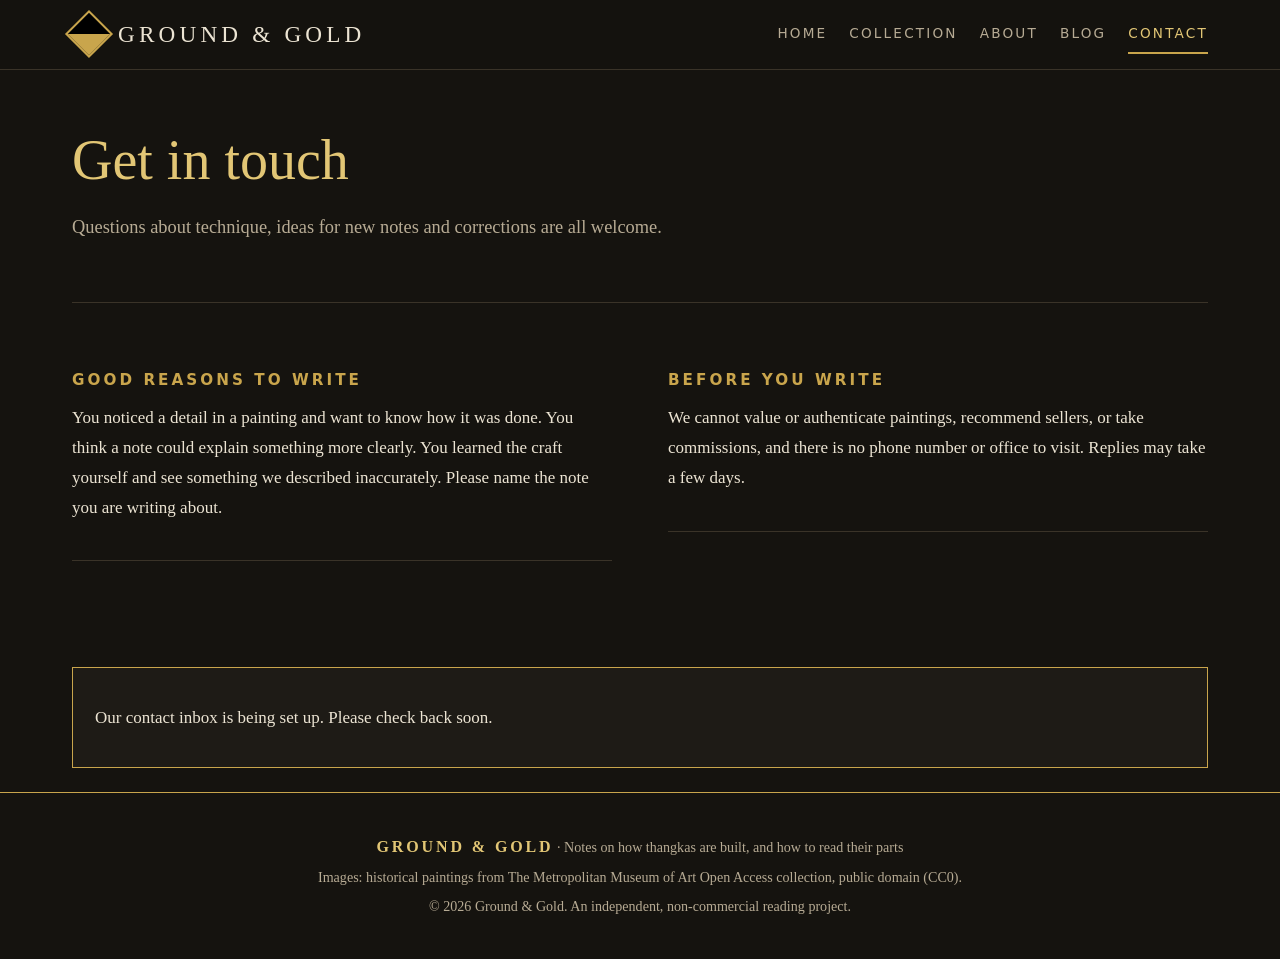
==== contact.html @ 938d3aa3 "Add Ground and Gold site" ====
<!DOCTYPE html>
<html lang="en">
<head>
<meta charset="utf-8">
<meta name="viewport" content="width=device-width, initial-scale=1">
<title>Contact Ground &amp; Gold</title>
<meta name="description" content="Contact Ground &amp; Gold with questions about thangka craft and technique, topic suggestions for new notes, or corrections to anything we have published.">
<meta name="robots" content="index, follow">
<link rel="canonical" href="https://dodo-432.github.io/ground-and-gold-thangka/contact.html">
<meta property="og:type" content="website">
<meta property="og:site_name" content="Ground &amp; Gold">
<meta property="og:title" content="Contact Ground &amp; Gold">
<meta property="og:description" content="Contact Ground &amp; Gold with questions about thangka craft and technique, topic suggestions for new notes, or corrections to anything we have published.">
<meta property="og:url" content="https://dodo-432.github.io/ground-and-gold-thangka/contact.html">
<meta property="og:image" content="https://dodo-432.github.io/ground-and-gold-thangka/img/about.webp">
<meta name="twitter:card" content="summary_large_image">
<link rel="icon" href="favicon.svg" type="image/svg+xml">
<link rel="stylesheet" href="style.css">
</head>
<body>
<a class="skip" href="#main">Skip to content</a>
<header class="site-header"><div class="bar">
<a class="brand" href="index.html"><span class="brand-mark" aria-hidden="true"></span><span class="brand-name">Ground &amp; Gold</span></a>
<p class="tagline">Notes on how thangkas are built, and how to read their parts</p>
<nav aria-label="Main"><ul><li><a href="index.html">Home</a></li><li><a href="collection.html">Collection</a></li><li><a href="about.html">About</a></li><li><a href="blog.html">Blog</a></li><li><a href="contact.html" aria-current="page">Contact</a></li></ul></nav>
</div></header>
<main id="main">
<section class="page-head" style="grid-template-columns:1fr"><div><h1>Get in touch</h1><p class="lede">Questions about technique, ideas for new notes and corrections are all welcome.</p></div></section>
<div class="sections"><section class="card-s"><h2>Good reasons to write</h2><p>You noticed a detail in a painting and want to know how it was done. You think a note could explain something more clearly. You learned the craft yourself and see something we described inaccurately. Please name the note you are writing about.</p></section><section class="card-s"><h2>Before you write</h2><p>We cannot value or authenticate paintings, recommend sellers, or take commissions, and there is no phone number or office to visit. Replies may take a few days.</p></section></div>
<div class="note"><p>Our contact inbox is being set up. Please check back soon.</p></div>
</main>
<footer class="site-footer"><p><strong class="brand-name">Ground &amp; Gold</strong> &middot; Notes on how thangkas are built, and how to read their parts</p>
<p>Images: historical paintings from The Metropolitan Museum of Art Open Access collection, public domain (CC0).</p>
<p>&copy; 2026 Ground &amp; Gold. An independent, non-commercial reading project.</p></footer>
</body>
</html>
---- style.css ----
:root{--bg:#15130f;--panel:#1e1b16;--ink:#ece4d3;--muted:#b7ab94;--gold:#c9a54c;--gold2:#e2c675;--red:#c4553a;--line:#3a3328;--max:1180px}
*{box-sizing:border-box}html{-webkit-text-size-adjust:100%}
body{margin:0;background:var(--bg);color:var(--ink);font:17px/1.75 Georgia,"Times New Roman",serif}
img{max-width:100%;height:auto;display:block}
a{color:var(--gold2)}a:focus-visible{outline:3px solid var(--red);outline-offset:2px}
.skip{position:absolute;left:-999px}.skip:focus{left:12px;top:12px;background:#000;color:#fff;padding:8px 12px;z-index:10}
.site-header{border-bottom:1px solid var(--line);position:sticky;top:0;background:rgba(21,19,15,.96);z-index:5}
.bar{max-width:var(--max);margin:0 auto;padding:14px 22px;display:flex;align-items:center;justify-content:space-between;gap:16px;flex-wrap:wrap}
.brand{display:flex;align-items:center;gap:12px;text-decoration:none;color:var(--ink)}
.brand-mark{width:34px;height:34px;transform:rotate(45deg);border:2px solid var(--gold);background:linear-gradient(135deg,#000 0 50%,var(--gold) 50%)}
.brand-name{font-family:"Didot","Bodoni 72","Bodoni MT","Times New Roman",serif;font-size:1.45rem;letter-spacing:.18em;text-transform:uppercase}
.tagline{display:none}
nav ul{list-style:none;margin:0;padding:0;display:flex;flex-wrap:wrap;gap:2px 22px}
nav a{display:block;padding:8px 0;text-decoration:none;color:var(--muted);font-family:"Gill Sans","Trebuchet MS",system-ui,sans-serif;font-size:.85rem;letter-spacing:.16em;text-transform:uppercase}
nav a:hover,nav a[aria-current=page]{color:var(--gold2);box-shadow:inset 0 -2px 0 var(--gold)}
main{max-width:var(--max);margin:0 auto;padding:0 22px}
.hero{display:grid;grid-template-columns:.8fr 1.2fr;gap:56px;align-items:center;padding:70px 0 50px;border-bottom:1px solid var(--line)}
.hero figure{order:-1}
.hero h1,.page-head h1{font-family:"Didot","Bodoni 72","Bodoni MT","Times New Roman",serif;font-weight:400;font-size:clamp(2.1rem,4.6vw,3.5rem);line-height:1.1;margin:0 0 20px;color:var(--gold2)}
.lede{font-size:1.15rem;color:var(--muted)}
.hero figure img,.page-head figure img{outline:1px solid var(--gold);outline-offset:10px;max-height:560px;width:auto;margin:10px auto}
figure{margin:0}figcaption{font-family:"Gill Sans","Trebuchet MS",system-ui,sans-serif;font-size:.76rem;color:var(--muted);margin-top:16px;line-height:1.45;text-align:center}
.sections{padding:30px 0 70px;columns:2;column-gap:56px}
.card-s{break-inside:avoid;padding:0 0 26px;margin-bottom:26px;border-bottom:1px solid var(--line)}
.card-s h2{font-family:"Gill Sans","Trebuchet MS",system-ui,sans-serif;font-size:.95rem;letter-spacing:.2em;text-transform:uppercase;color:var(--gold);margin:0 0 10px}
.card-s p{margin:0 0 12px}
.page-head{display:grid;grid-template-columns:280px 1fr;gap:50px;align-items:center;padding:60px 0 40px;border-bottom:1px solid var(--line);margin-bottom:34px}
.page-head figure{order:-1}
.prose{max-width:700px;margin:0 auto;padding:10px 0 80px}
.prose h2{font-family:"Didot","Bodoni 72","Bodoni MT","Times New Roman",serif;font-weight:400;color:var(--gold2);font-size:1.75rem;line-height:1.25;margin:2.2em 0 .5em}
.prose h3{font-family:"Gill Sans","Trebuchet MS",system-ui,sans-serif;font-size:1.05rem;letter-spacing:.06em;color:var(--gold);margin:1.6em 0 .4em}
.prose blockquote{margin:1.5em 0;padding:6px 22px;border-left:2px solid var(--gold);color:var(--muted);font-style:italic}
.prose a{color:var(--gold2);font-weight:700;text-decoration-thickness:1.5px;text-underline-offset:4px}
.article-head{max-width:860px;margin:0 auto;padding:60px 0 10px;text-align:center}
.article-head h1{font-family:"Didot","Bodoni 72","Bodoni MT","Times New Roman",serif;font-weight:400;font-size:clamp(2rem,4.4vw,3rem);line-height:1.15;color:var(--gold2);margin:0 0 14px}
.meta{font-family:"Gill Sans","Trebuchet MS",system-ui,sans-serif;font-size:.8rem;letter-spacing:.2em;text-transform:uppercase;color:var(--gold)}
.article-fig{max-width:480px;margin:26px auto 40px}.article-fig img{outline:1px solid var(--gold);outline-offset:8px;max-height:580px;width:auto;margin:8px auto}
.cards{display:grid;grid-template-columns:repeat(2,1fr);gap:30px;padding:10px 0 80px}
.card{display:grid;grid-template-columns:170px 1fr;gap:22px;align-items:start;background:var(--panel);border:1px solid var(--line);padding:18px;text-decoration:none;color:var(--ink);transition:border-color .15s}
.card:hover{border-color:var(--gold)}
.card img{width:170px;height:220px;object-fit:cover;object-position:top}
.card h2{font-family:"Didot","Bodoni 72","Bodoni MT","Times New Roman",serif;font-weight:400;font-size:1.35rem;line-height:1.25;color:var(--gold2);margin:0 0 8px}
.card p{margin:0;color:var(--muted);font-size:.95rem}
.card .more{display:inline-block;margin-top:12px;font-family:"Gill Sans","Trebuchet MS",sans-serif;font-size:.75rem;letter-spacing:.2em;text-transform:uppercase;color:var(--red)}
.gallery{display:grid;grid-template-columns:repeat(4,1fr);gap:28px;padding:10px 0 60px}
.gallery img{height:300px;width:100%;object-fit:cover;object-position:top;border:1px solid var(--line)}
.site-footer{border-top:1px solid var(--gold);padding:36px 22px;text-align:center;color:var(--muted);font-size:.88rem}
.site-footer p{margin:4px 0}.site-footer .brand-name{color:var(--gold2);font-size:1rem}
.note{border:1px solid var(--gold);padding:18px 22px;margin:24px 0;background:var(--panel)}
@media (max-width:900px){.hero,.page-head{grid-template-columns:1fr;gap:28px;padding:40px 0 30px}.sections{columns:1}.cards{grid-template-columns:1fr}.gallery{grid-template-columns:1fr 1fr}.page-head figure img{max-height:360px}}
@media (max-width:560px){body{font-size:16.5px}.bar{justify-content:center}nav ul{justify-content:center;gap:0 14px}nav a{font-size:.74rem;letter-spacing:.12em}.brand-name{font-size:1.2rem}.card{grid-template-columns:1fr}.card img{width:100%;height:260px}.hero figure img{max-height:400px}.gallery img{height:220px}}
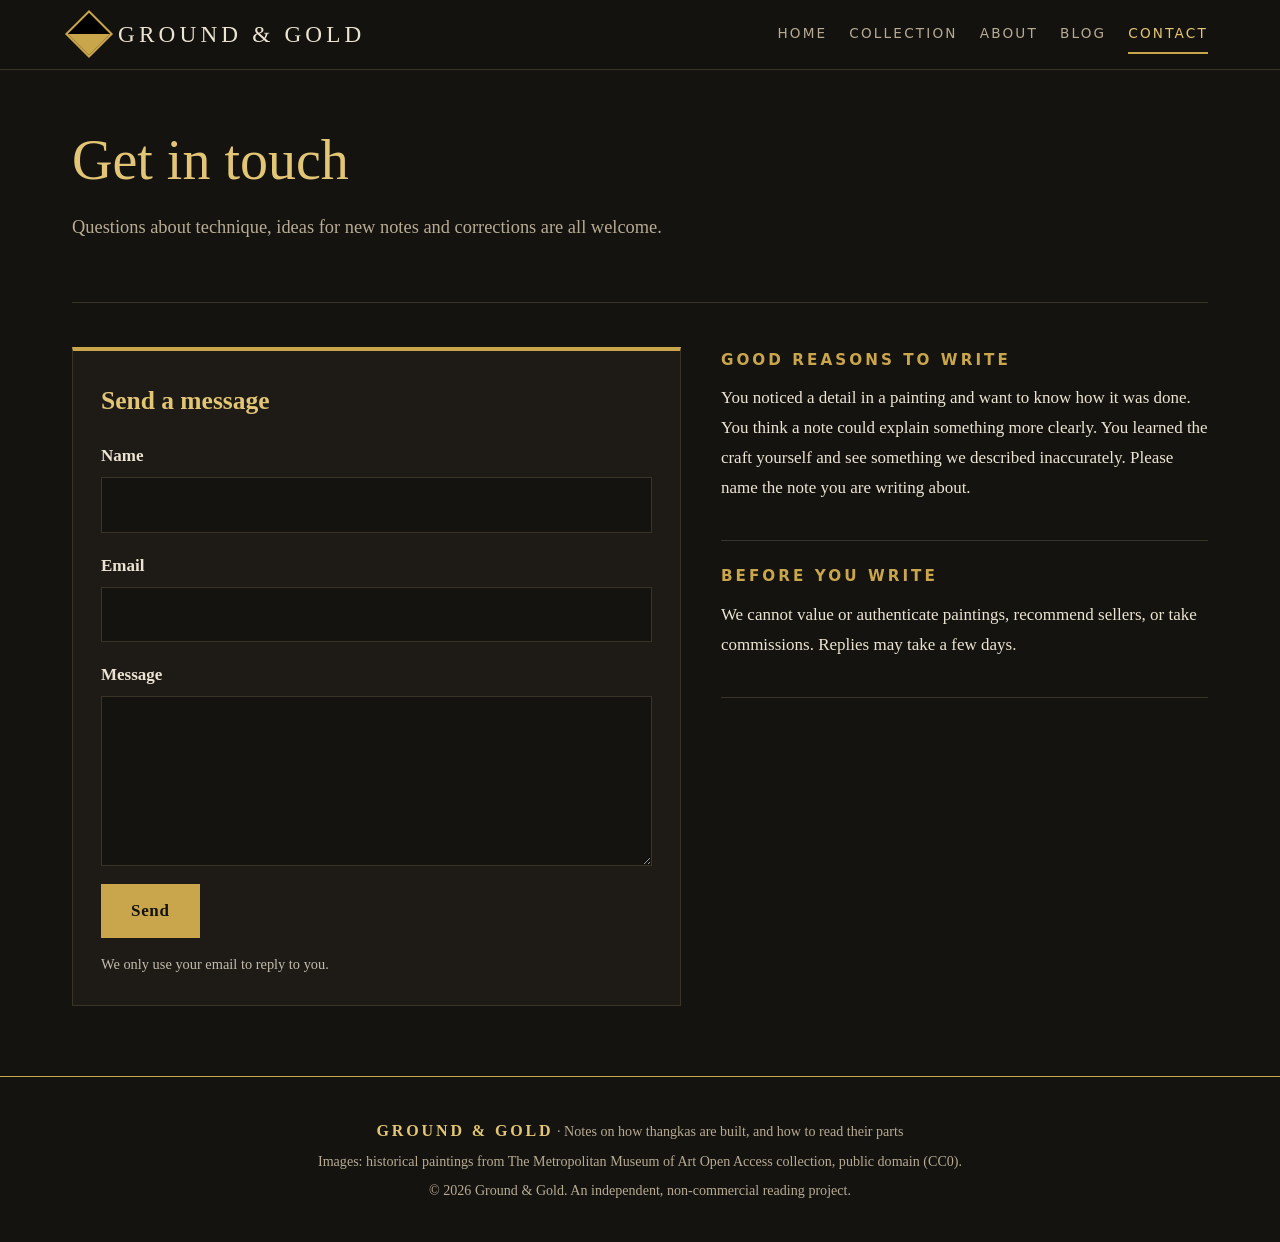
==== commit 5ba237c6: "Contact page: working form" ====
--- a/contact.html
+++ b/contact.html
@@ -16,6 +16,24 @@
 <meta name="twitter:card" content="summary_large_image">
 <link rel="icon" href="favicon.svg" type="image/svg+xml">
 <link rel="stylesheet" href="style.css">
+<style>
+.contact-wrap{display:grid;grid-template-columns:minmax(0,1.25fr) minmax(0,1fr);gap:40px;align-items:start;padding:10px 0 70px}
+.contact-aside .card-s{margin-bottom:22px}
+.contact-form{background:var(--panel);border:1px solid var(--line);border-top:4px solid var(--gold);padding:28px;border-radius:0}
+.contact-form h2{margin:0 0 18px;color:var(--gold2)}
+.contact-form label{display:block;font-weight:600;margin:0 0 6px;color:var(--ink)}
+.contact-form input,.contact-form textarea{display:block;width:100%;box-sizing:border-box;margin:0 0 18px;padding:12px 14px;font:inherit;color:var(--ink);background:#15130f;border:1px solid var(--line);border-radius:0}
+.contact-form textarea{min-height:170px;resize:vertical}
+.contact-form input:focus,.contact-form textarea:focus{outline:2px solid var(--gold);outline-offset:1px;border-color:var(--gold)}
+.contact-form button{display:inline-block;padding:12px 30px;font:inherit;font-weight:600;letter-spacing:.04em;color:#15130f;background:var(--gold);border:0;border-radius:0;cursor:pointer}
+.contact-form button:hover{filter:brightness(1.08)}
+.contact-form .hp{position:absolute;left:-9999px;width:1px;height:1px;overflow:hidden}
+.contact-form .small{font-size:.9rem;opacity:.8;margin:14px 0 0}
+.sent-box{display:none}
+.is-sent .sent-box{display:block}
+.is-sent form{display:none}
+@media (max-width:860px){.contact-wrap{grid-template-columns:1fr}}
+</style>
 </head>
 <body>
 <a class="skip" href="#main">Skip to content</a>
@@ -26,8 +44,31 @@
 </div></header>
 <main id="main">
 <section class="page-head" style="grid-template-columns:1fr"><div><h1>Get in touch</h1><p class="lede">Questions about technique, ideas for new notes and corrections are all welcome.</p></div></section>
-<div class="sections"><section class="card-s"><h2>Good reasons to write</h2><p>You noticed a detail in a painting and want to know how it was done. You think a note could explain something more clearly. You learned the craft yourself and see something we described inaccurately. Please name the note you are writing about.</p></section><section class="card-s"><h2>Before you write</h2><p>We cannot value or authenticate paintings, recommend sellers, or take commissions, and there is no phone number or office to visit. Replies may take a few days.</p></section></div>
-<div class="note"><p>Our contact inbox is being set up. Please check back soon.</p></div>
+<div class="contact-wrap">
+<section class="contact-form" id="contact-form" aria-labelledby="form-title">
+<h2 id="form-title">Send a message</h2>
+<div class="sent-box" id="sent" role="status"><p><strong>Thank you, your message has been sent.</strong></p><p>We read every note and will reply by email if your message needs an answer.</p></div>
+<form action="https://formsubmit.co/Divine99@customsong.in" method="POST">
+<input type="hidden" name="_subject" value="New message from Ground & Gold contact form">
+<input type="hidden" name="_next" id="next-url" value="https://dodo-432.github.io/ground-and-gold-thangka/contact.html?sent=1">
+<input type="hidden" name="_template" value="table">
+<div class="hp" aria-hidden="true"><label for="hp-field">Leave this empty</label><input type="text" name="_honey" id="hp-field" tabindex="-1" autocomplete="off"></div>
+<label for="c-name">Name</label>
+<input type="text" id="c-name" name="name" autocomplete="name" required maxlength="120">
+<label for="c-email">Email</label>
+<input type="email" id="c-email" name="email" autocomplete="email" required maxlength="200">
+<label for="c-message">Message</label>
+<textarea id="c-message" name="message" required maxlength="5000"></textarea>
+<button type="submit">Send</button>
+<p class="small">We only use your email to reply to you.</p>
+</form>
+</section>
+<aside class="contact-aside"><section class="card-s"><h2>Good reasons to write</h2><p>You noticed a detail in a painting and want to know how it was done. You think a note could explain something more clearly. You learned the craft yourself and see something we described inaccurately. Please name the note you are writing about.</p></section><section class="card-s"><h2>Before you write</h2><p>We cannot value or authenticate paintings, recommend sellers, or take commissions. Replies may take a few days.</p></section></aside>
+</div>
+<script>
+(function(){var n=document.getElementById('next-url');if(n&&/^https?:/.test(location.protocol)){n.value=location.origin+location.pathname+'?sent=1';}
+if(/[?&]sent=1/.test(location.search)){document.getElementById('contact-form').classList.add('is-sent');}})();
+</script>
 </main>
 <footer class="site-footer"><p><strong class="brand-name">Ground &amp; Gold</strong> &middot; Notes on how thangkas are built, and how to read their parts</p>
 <p>Images: historical paintings from The Metropolitan Museum of Art Open Access collection, public domain (CC0).</p>
